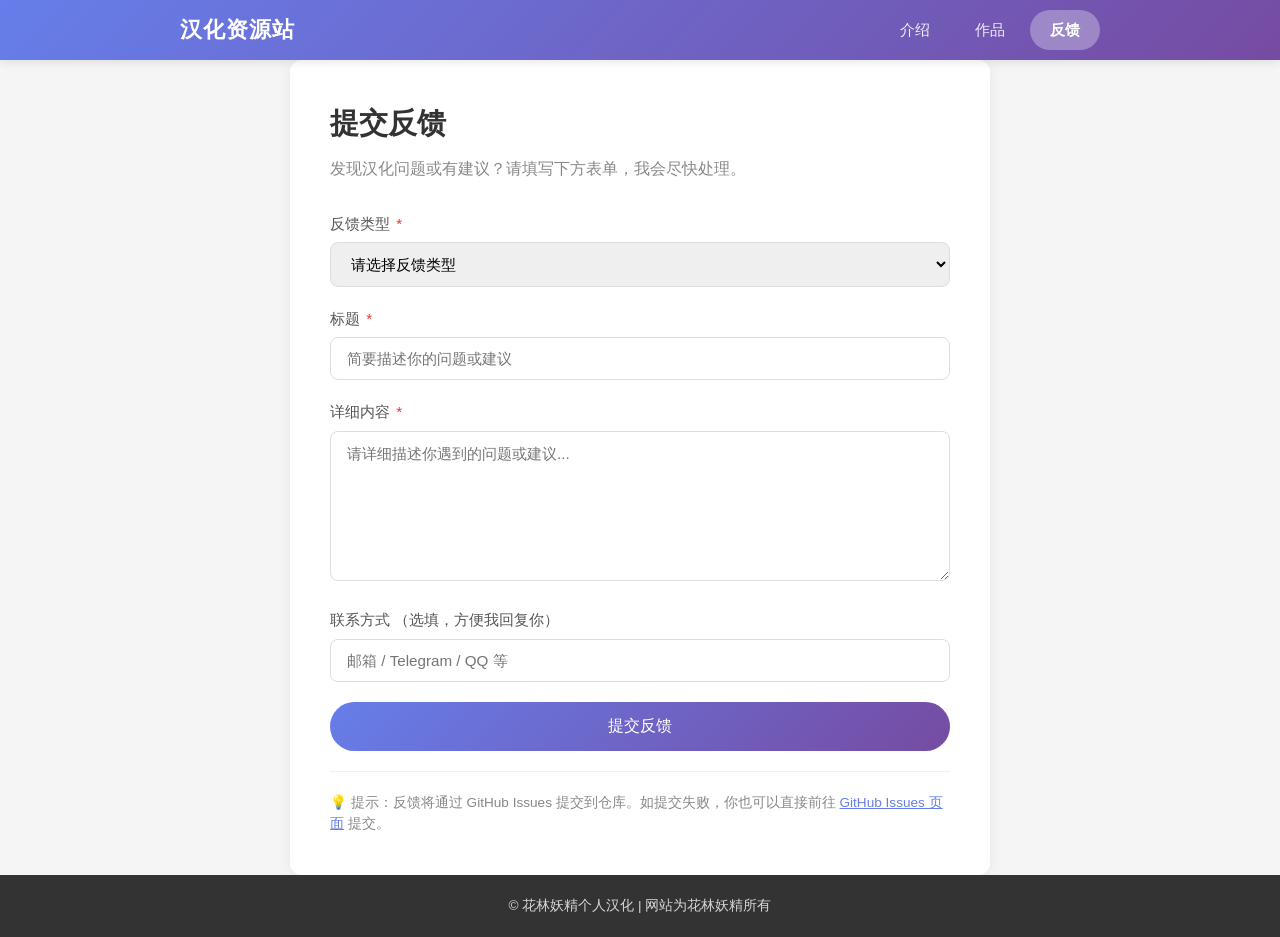
==== feedback.html @ e44ca3e8 "修正" ====
<!DOCTYPE html>
<html lang="zh-CN">
<head>
    <meta charset="UTF-8">
    <meta name="viewport" content="width=device-width, initial-scale=1.0">
    <title>个人汉化资源站 - 反馈（还没做完捏）</title>
    <link rel="stylesheet" href="css/style.css">
</head>
<body class="page-feedback">
    <!-- 顶部导航栏 -->
    <header class="navbar">
        <div class="container">
            <div class="nav-brand">
                <a href="/">汉化资源站</a>
            </div>
            <nav class="nav-links">
                <a href="/">介绍</a>
                <a href="/works.html">作品</a>
                <a href="/feedback.html" class="active">反馈</a>
            </nav>
            <button class="nav-toggle" onclick="toggleMenu()">☰</button>
        </div>
    </header>

    <!-- 主内容 -->
    <main class="container">
        <div class="feedback-section">
            <div class="feedback-card">
                <h1>提交反馈</h1>
                <p class="subtitle">发现汉化问题或有建议？请填写下方表单，我会尽快处理。</p>

                <form id="feedback-form">
                    <div class="form-group">
                        <label for="feedback-type">反馈类型 <span class="required">*</span></label>
                        <select id="feedback-type" required>
                            <option value="">请选择反馈类型</option>
                            <option value="bug">汉化错误 / BUG</option>
                            <option value="suggestion">功能建议</option>
                            <option value="request">作品请求</option>
                            <option value="link">下载链接失效</option>
                            <option value="other">其他</option>
                        </select>
                    </div>

                    <div class="form-group">
                        <label for="feedback-title">标题 <span class="required">*</span></label>
                        <input type="text" id="feedback-title" placeholder="简要描述你的问题或建议" required maxlength="100">
                    </div>

                    <div class="form-group">
                        <label for="feedback-content">详细内容 <span class="required">*</span></label>
                        <textarea id="feedback-content" placeholder="请详细描述你遇到的问题或建议..." required maxlength="5000"></textarea>
                    </div>

                    <div class="form-group">
                        <label for="feedback-contact">联系方式 <span class="hint">（选填，方便我回复你）</span></label>
                        <input type="text" id="feedback-contact" placeholder="邮箱 / Telegram / QQ 等" maxlength="200">
                    </div>

                    <button type="submit" class="submit-btn">提交反馈</button>
                    <div id="form-message" class="form-message"></div>
                </form>

                <div style="margin-top: 20px; padding-top: 20px; border-top: 1px solid #f0f0f0;">
                    <p style="color: #888; font-size: 0.85rem;">
                        💡 提示：反馈将通过 GitHub Issues 提交到仓库。如提交失败，你也可以直接前往 
                        <a href="#" target="_blank" style="color: #667eea;">GitHub Issues 页面</a> 提交。
                    </p>
                </div>
            </div>
        </div>
    </main>

    <!-- 页脚 -->
    <footer class="footer">
        <div class="container">
            <p>&copy; 花林妖精个人汉化 | 网站为花林妖精所有</p>
        </div>
    </footer>

    <script src="js/api.js"></script>
    <script>
        // 移动端菜单切换
        function toggleMenu() {
            document.querySelector('.nav-links').classList.toggle('show');
        }

        // 反馈表单处理
        const form = document.getElementById('feedback-form');
        if (form) {
            form.addEventListener('submit', async (e) => {
                e.preventDefault();
                const submitBtn = form.querySelector('.submit-btn');
                const messageDiv = document.getElementById('form-message');

                submitBtn.disabled = true;
                submitBtn.textContent = '提交中...';
                messageDiv.className = 'form-message';
                messageDiv.style.display = 'none';

                const formData = {
                    type: document.getElementById('feedback-type').value,
                    title: document.getElementById('feedback-title').value.trim(),
                    content: document.getElementById('feedback-content').value.trim(),
                    contact: document.getElementById('feedback-contact').value.trim(),
                    timestamp: new Date().toISOString()
                };

                try {
                    const result = await API.submitFeedback(formData);
                    if (result.success) {
                        messageDiv.className = 'form-message success';
                        messageDiv.textContent = '反馈已成功提交，感谢您的支持！';
                        messageDiv.style.display = 'block';
                        form.reset();
                    } else {
                        throw new Error(result.error || '提交失败');
                    }
                } catch (err) {
                    messageDiv.className = 'form-message error';
                    messageDiv.textContent = `提交失败：${err.message}。您也可以直接通过 GitHub Issues 提交反馈。`;
                    messageDiv.style.display = 'block';
                } finally {
                    submitBtn.disabled = false;
                    submitBtn.textContent = '提交反馈';
                }
            });
        }
    </script>
</body>
</html>
---- css/style.css ----
/* ==================== 全局重置与基础 ==================== */
* {
    margin: 0;
    padding: 0;
    box-sizing: border-box;
}

body {
    font-family: -apple-system, BlinkMacSystemFont, 'Segoe UI', 'PingFang SC', 'Hiragino Sans GB',
        'Microsoft YaHei', 'Helvetica Neue', Helvetica, Arial, sans-serif;
    line-height: 1.6;
    color: #333;
    background-color: #f5f5f5;
    min-height: 100vh;
    display: flex;
    flex-direction: column;
}

.container {
    max-width: 960px;
    margin: 0 auto;
    padding: 0 20px;
    width: 100%;
}

/* ==================== 导航栏 ==================== */
.navbar {
    background: linear-gradient(135deg, #667eea 0%, #764ba2 100%);
    color: white;
    padding: 0 20px;
    box-shadow: 0 2px 10px rgba(0, 0, 0, 0.1);
    position: sticky;
    top: 0;
    z-index: 1000;
}

.navbar .container {
    display: flex;
    align-items: center;
    justify-content: space-between;
    height: 60px;
}

.nav-brand a {
    color: white;
    text-decoration: none;
    font-size: 1.4rem;
    font-weight: bold;
    letter-spacing: 1px;
}

.nav-links {
    display: flex;
    gap: 5px;
}

.nav-links a {
    color: rgba(255, 255, 255, 0.9);
    text-decoration: none;
    padding: 8px 20px;
    border-radius: 20px;
    transition: all 0.3s ease;
    font-size: 0.95rem;
}

.nav-links a:hover {
    background-color: rgba(255, 255, 255, 0.15);
    color: white;
}

/* 当前页面高亮：根据 body 类名匹配对应导航项 */
.page-about .nav-links a[href="/"],
.page-works .nav-links a[href="/works.html"],
.page-feedback .nav-links a[href="/feedback.html"] {
    background-color: rgba(255, 255, 255, 0.3);
    color: white;
    font-weight: 600;
}

.nav-toggle {
    display: none;
    background: none;
    border: none;
    color: white;
    font-size: 1.5rem;
    cursor: pointer;
    padding: 5px;
}

/* ==================== 主内容区 ==================== */
#app {
    flex: 1;
    padding: 30px 20px;
    min-height: calc(100vh - 120px);
}

.loading {
    text-align: center;
    padding: 60px 0;
    color: #666;
    font-size: 1.1rem;
}

/* ==================== 页脚 ==================== */
.footer {
    background: #333;
    color: rgba(255, 255, 255, 0.8);
    text-align: center;
    padding: 20px 0;
    font-size: 0.85rem;
}

/* ==================== 介绍页 ==================== */
.about-section {
    max-width: 800px;
    margin: 0 auto;
}

.about-card {
    background: white;
    border-radius: 12px;
    padding: 40px;
    margin-bottom: 30px;
    box-shadow: 0 2px 15px rgba(0, 0, 0, 0.06);
}

.about-card h1 {
    font-size: 2rem;
    color: #667eea;
    margin-bottom: 20px;
}

.about-card h2 {
    font-size: 1.4rem;
    color: #764ba2;
    margin: 30px 0 15px;
    padding-bottom: 8px;
    border-bottom: 2px solid #f0f0f0;
}

.about-card p {
    color: #555;
    margin-bottom: 12px;
    line-height: 1.8;
}

.about-card ul {
    list-style: none;
    padding: 0;
}

.about-card ul li {
    padding: 8px 0;
    color: #555;
    line-height: 1.6;
}

.about-card ul li::before {
    content: "•";
    color: #667eea;
    font-weight: bold;
    margin-right: 10px;
}

.social-links {
    display: flex;
    flex-wrap: wrap;
    gap: 15px;
    margin-top: 20px;
}

.social-link {
    display: inline-flex;
    align-items: center;
    padding: 10px 20px;
    background: #f5f5f5;
    border-radius: 25px;
    color: #555;
    text-decoration: none;
    transition: all 0.3s ease;
    font-size: 0.95rem;
}

.social-link:hover {
    background: #667eea;
    color: white;
    transform: translateY(-2px);
    box-shadow: 0 4px 12px rgba(102, 126, 234, 0.3);
}

.notice-box {
    background: #fff8e1;
    border-left: 4px solid #ffc107;
    padding: 20px;
    border-radius: 0 8px 8px 0;
    margin: 20px 0;
}

.notice-box h3 {
    color: #f57f17;
    margin-bottom: 10px;
}

.notice-box p {
    color: #666;
    margin-bottom: 8px;
}

/* ==================== 作品页 ==================== */
.works-grid {
    display: grid;
    grid-template-columns: repeat(auto-fill, minmax(280px, 1fr));
    gap: 25px;
    padding: 10px 0;
}

.work-card {
    background: white;
    border-radius: 12px;
    overflow: hidden;
    box-shadow: 0 2px 15px rgba(0, 0, 0, 0.06);
    cursor: pointer;
    transition: all 0.3s ease;
}

.work-card:hover {
    transform: translateY(-5px);
    box-shadow: 0 8px 25px rgba(0, 0, 0, 0.1);
}

.work-card-image {
    width: 100%;
    height: 200px;
    object-fit: cover;
    display: block;
    background: #f0f0f0;
}

.work-card-content {
    padding: 20px;
}

.work-card-title {
    font-size: 1.2rem;
    font-weight: 600;
    color: #333;
    margin-bottom: 8px;
}

.work-card-desc {
    font-size: 0.9rem;
    color: #777;
    line-height: 1.5;
    display: -webkit-box;
    -webkit-line-clamp: 2;
    -webkit-box-orient: vertical;
    overflow: hidden;
}

.work-card-tags {
    display: flex;
    flex-wrap: wrap;
    gap: 6px;
    margin-top: 12px;
}

.work-card-tag {
    background: #f0f0f0;
    color: #666;
    padding: 3px 10px;
    border-radius: 12px;
    font-size: 0.8rem;
}

/* ==================== 作品详情页 ==================== */
.work-detail {
    background: white;
    border-radius: 12px;
    padding: 40px;
    box-shadow: 0 2px 15px rgba(0, 0, 0, 0.06);
    max-width: 800px;
    margin: 0 auto;
}

.work-detail-header {
    margin-bottom: 30px;
    padding-bottom: 20px;
    border-bottom: 1px solid #f0f0f0;
}

.work-detail-title {
    font-size: 2rem;
    color: #333;
    margin-bottom: 10px;
}

.work-detail-meta {
    color: #999;
    font-size: 0.9rem;
}

.back-btn {
    display: inline-block;
    margin-bottom: 20px;
    color: #667eea;
    cursor: pointer;
    text-decoration: none;
    font-size: 0.95rem;
}

.back-btn:hover {
    text-decoration: underline;
}

/* Markdown 内容样式 */
.work-detail-content {
    line-height: 1.8;
    color: #444;
}

.work-detail-content h1,
.work-detail-content h2,
.work-detail-content h3,
.work-detail-content h4 {
    color: #333;
    margin: 1.5em 0 0.8em;
    padding-bottom: 0.3em;
    border-bottom: 1px solid #f0f0f0;
}

.work-detail-content h1 { font-size: 1.8rem; }
.work-detail-content h2 { font-size: 1.5rem; }
.work-detail-content h3 { font-size: 1.25rem; }

.work-detail-content p {
    margin-bottom: 1em;
}

.work-detail-content img {
    max-width: 100%;
    height: auto;
    border-radius: 8px;
    margin: 15px 0;
    display: block;
}

.work-detail-content a {
    color: #667eea;
    text-decoration: none;
}

.work-detail-content a:hover {
    text-decoration: underline;
}

.work-detail-content blockquote {
    border-left: 4px solid #667eea;
    padding: 10px 20px;
    margin: 15px 0;
    background: #f8f9ff;
    border-radius: 0 8px 8px 0;
    color: #666;
}

.work-detail-content code {
    background: #f5f5f5;
    padding: 2px 6px;
    border-radius: 4px;
    font-size: 0.9em;
}

.work-detail-content pre {
    background: #f5f5f5;
    padding: 16px;
    border-radius: 8px;
    overflow-x: auto;
    margin: 15px 0;
}

.work-detail-content pre code {
    background: none;
    padding: 0;
}

.work-detail-content ul,
.work-detail-content ol {
    margin: 10px 0;
    padding-left: 25px;
}

.work-detail-content li {
    margin-bottom: 5px;
}

.work-detail-content table {
    width: 100%;
    border-collapse: collapse;
    margin: 15px 0;
}

.work-detail-content th,
.work-detail-content td {
    border: 1px solid #e0e0e0;
    padding: 10px;
    text-align: left;
}

.work-detail-content th {
    background: #f5f5f5;
    font-weight: 600;
}

/* ==================== 反馈页 ==================== */
.feedback-section {
    max-width: 700px;
    margin: 0 auto;
}

.feedback-card {
    background: white;
    border-radius: 12px;
    padding: 40px;
    box-shadow: 0 2px 15px rgba(0, 0, 0, 0.06);
}

.feedback-card h1 {
    font-size: 1.8rem;
    color: #333;
    margin-bottom: 10px;
}

.feedback-card .subtitle {
    color: #888;
    margin-bottom: 30px;
}

.form-group {
    margin-bottom: 20px;
}

.form-group label {
    display: block;
    margin-bottom: 6px;
    color: #555;
    font-weight: 500;
    font-size: 0.95rem;
}

.form-group label .required {
    color: #e53935;
    margin-left: 2px;
}

.form-group input,
.form-group textarea,
.form-group select {
    width: 100%;
    padding: 12px 16px;
    border: 1px solid #ddd;
    border-radius: 8px;
    font-size: 0.95rem;
    transition: border-color 0.3s;
    font-family: inherit;
}

.form-group input:focus,
.form-group textarea:focus,
.form-group select:focus {
    outline: none;
    border-color: #667eea;
    box-shadow: 0 0 0 3px rgba(102, 126, 234, 0.1);
}

.form-group textarea {
    min-height: 150px;
    resize: vertical;
}

.submit-btn {
    background: linear-gradient(135deg, #667eea 0%, #764ba2 100%);
    color: white;
    border: none;
    padding: 14px 30px;
    border-radius: 25px;
    font-size: 1rem;
    cursor: pointer;
    transition: all 0.3s;
    width: 100%;
    font-weight: 500;
}

.submit-btn:hover {
    transform: translateY(-2px);
    box-shadow: 0 6px 20px rgba(102, 126, 234, 0.3);
}

.submit-btn:disabled {
    opacity: 0.6;
    cursor: not-allowed;
    transform: none;
}

.form-message {
    padding: 12px 16px;
    border-radius: 8px;
    margin-top: 15px;
    display: none;
}

.form-message.success {
    display: block;
    background: #e8f5e9;
    color: #2e7d32;
    border: 1px solid #c8e6c9;
}

.form-message.error {
    display: block;
    background: #fce4ec;
    color: #c62828;
    border: 1px solid #f8bbd0;
}

/* ==================== 响应式 ==================== */
@media (max-width: 768px) {
    .nav-links {
        display: none;
        position: absolute;
        top: 60px;
        left: 0;
        right: 0;
        background: linear-gradient(135deg, #667eea 0%, #764ba2 100%);
        flex-direction: column;
        padding: 10px 0;
        box-shadow: 0 4px 10px rgba(0, 0, 0, 0.1);
    }

    .nav-links.show {
        display: flex;
    }

    .nav-links a {
        padding: 12px 30px;
        border-radius: 0;
    }

    .nav-toggle {
        display: block;
    }

    .about-card,
    .feedback-card,
    .work-detail {
        padding: 25px;
    }

    .works-grid {
        grid-template-columns: 1fr;
    }

    .about-card h1 {
        font-size: 1.6rem;
    }
}

@media (max-width: 480px) {
    .container {
        padding: 0 15px;
    }

    #app {
        padding: 20px 15px;
    }
}

/* 作品页标题区 */
.page-header {
    margin-bottom: 30px;
}

.page-header h1 {
    font-size: 1.8rem;
    color: #333;
}

.page-header p {
    color: #888;
    margin-top: 5px;
}

/* 空状态 */
.empty-state {
    text-align: center;
    padding: 60px 20px;
    color: #999;
}

.empty-state p {
    font-size: 1.1rem;
}
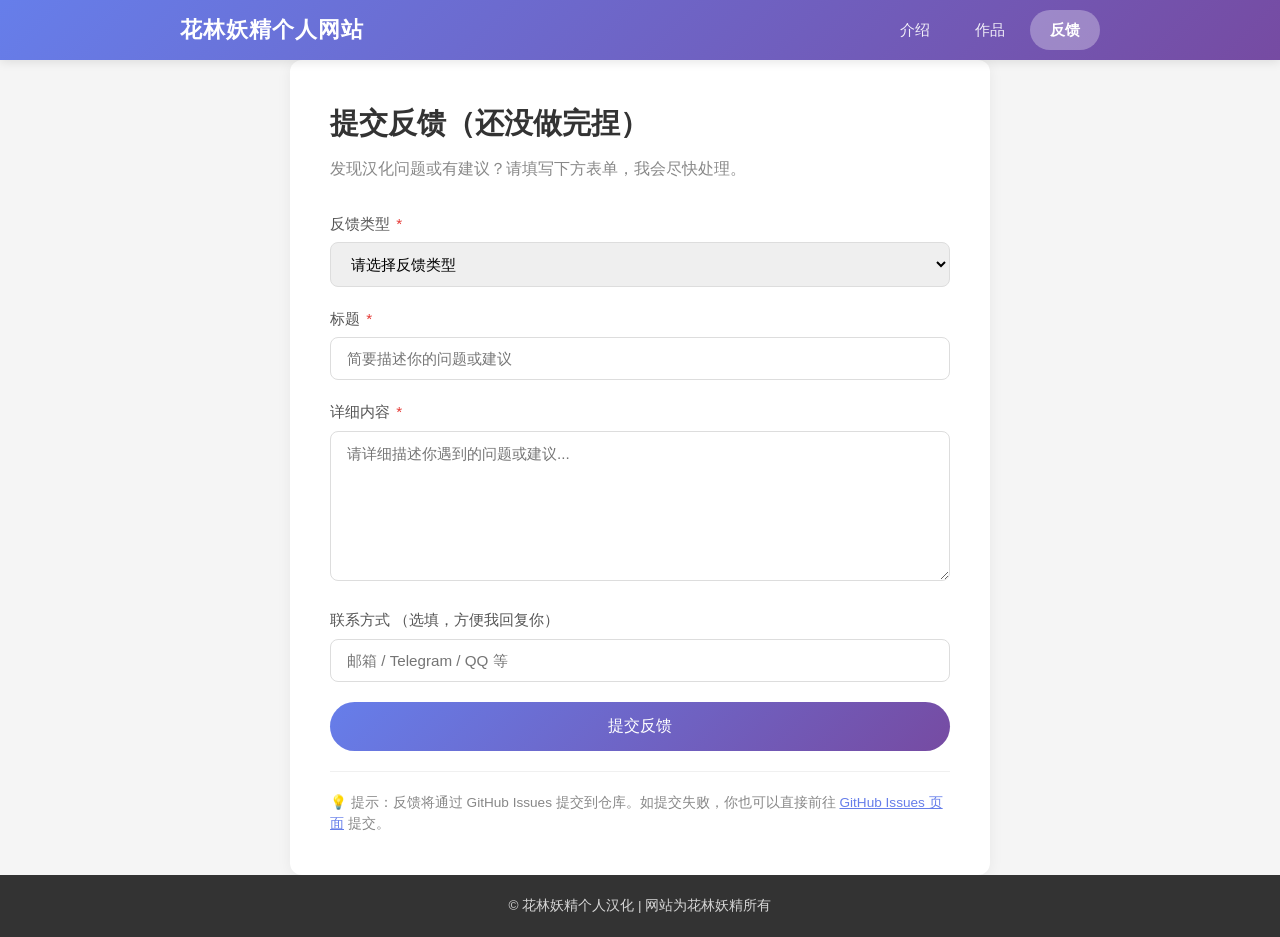
==== commit 46c9c61c: "修正" ====
--- a/feedback.html
+++ b/feedback.html
@@ -3,7 +3,7 @@
 <head>
     <meta charset="UTF-8">
     <meta name="viewport" content="width=device-width, initial-scale=1.0">
-    <title>个人汉化资源站 - 反馈（还没做完捏）</title>
+    <title>个人汉化资源站 - 反馈</title>
     <link rel="stylesheet" href="css/style.css">
 </head>
 <body class="page-feedback">
@@ -11,7 +11,7 @@
     <header class="navbar">
         <div class="container">
             <div class="nav-brand">
-                <a href="/">汉化资源站</a>
+                <a href="/">花林妖精个人网站</a>
             </div>
             <nav class="nav-links">
                 <a href="/">介绍</a>
@@ -26,7 +26,7 @@
     <main class="container">
         <div class="feedback-section">
             <div class="feedback-card">
-                <h1>提交反馈</h1>
+                <h1>提交反馈（还没做完捏）</h1>
                 <p class="subtitle">发现汉化问题或有建议？请填写下方表单，我会尽快处理。</p>
 
                 <form id="feedback-form">
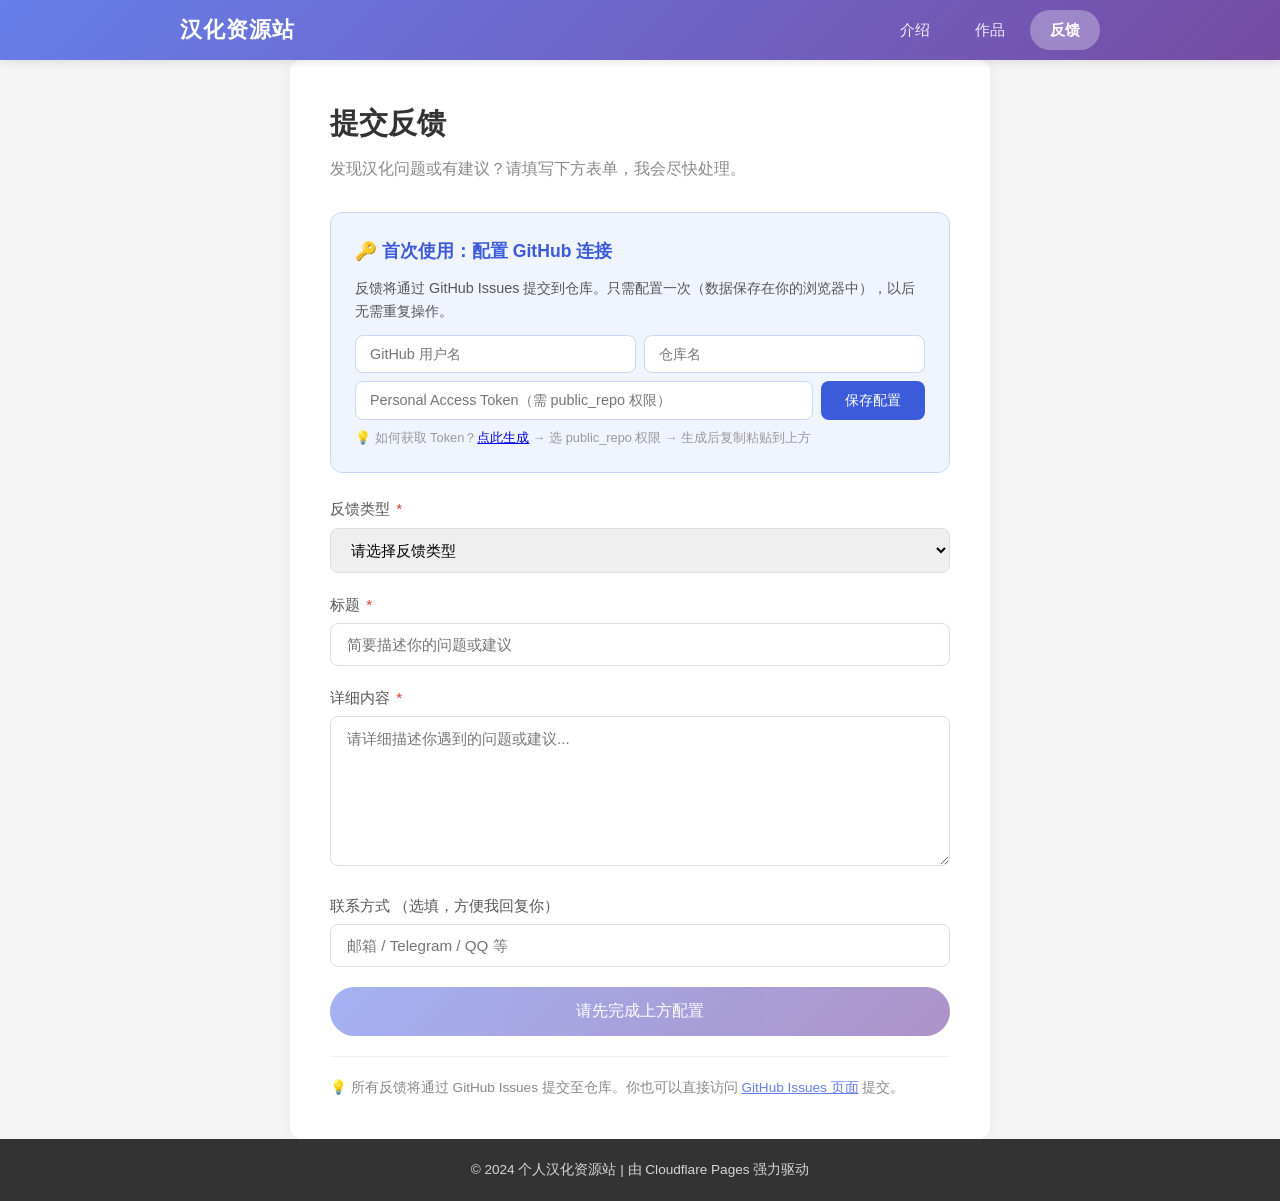
==== commit 51409d8a: "重构反馈页" ====
--- a/feedback.html
+++ b/feedback.html
@@ -5,13 +5,117 @@
     <meta name="viewport" content="width=device-width, initial-scale=1.0">
     <title>个人汉化资源站 - 反馈</title>
     <link rel="stylesheet" href="css/style.css">
+    <style>
+        /* 配置面板样式 */
+        .config-panel {
+            background: #f0f4ff;
+            border: 1px solid #c8d6f7;
+            border-radius: 12px;
+            padding: 24px;
+            margin-bottom: 24px;
+        }
+        .config-panel h3 {
+            color: #3b5bdb;
+            margin-bottom: 12px;
+            font-size: 1.1rem;
+        }
+        .config-panel p {
+            color: #555;
+            font-size: 0.9rem;
+            margin-bottom: 12px;
+            line-height: 1.6;
+        }
+        .config-panel .config-row {
+            display: flex;
+            gap: 8px;
+            margin-bottom: 8px;
+        }
+        .config-panel .config-row input {
+            flex: 1;
+            padding: 10px 14px;
+            border: 1px solid #c8d6f7;
+            border-radius: 8px;
+            font-size: 0.9rem;
+            outline: none;
+        }
+        .config-panel .config-row input:focus {
+            border-color: #667eea;
+            box-shadow: 0 0 0 3px rgba(102, 126, 234, 0.1);
+        }
+        .config-btn {
+            padding: 10px 24px;
+            background: #3b5bdb;
+            color: white;
+            border: none;
+            border-radius: 8px;
+            font-size: 0.9rem;
+            cursor: pointer;
+            transition: all 0.3s;
+            white-space: nowrap;
+        }
+        .config-btn:hover {
+            background: #2b4bcc;
+        }
+        .config-btn:disabled {
+            opacity: 0.5;
+            cursor: not-allowed;
+        }
+        .config-status {
+            font-size: 0.85rem;
+            margin-top: 8px;
+            padding: 8px 12px;
+            border-radius: 6px;
+        }
+        .config-status.success {
+            background: #d3f0df;
+            color: #1a7d3a;
+        }
+        .config-status.error {
+            background: #fde8e8;
+            color: #c0392b;
+        }
+        .config-status.hidden {
+            display: none;
+        }
+        .config-badge {
+            display: inline-block;
+            padding: 2px 10px;
+            border-radius: 12px;
+            font-size: 0.75rem;
+            font-weight: 600;
+            margin-left: 6px;
+        }
+        .config-badge.ready {
+            background: #27ae60;
+            color: white;
+        }
+        .config-badge.pending {
+            background: #f39c12;
+            color: white;
+        }
+        .issues-link {
+            display: inline-block;
+            margin-top: 12px;
+            color: #667eea;
+            text-decoration: none;
+            font-size: 0.9rem;
+        }
+        .issues-link:hover {
+            text-decoration: underline;
+        }
+        .hint-small {
+            color: #999;
+            font-size: 0.8rem;
+            margin-top: 4px;
+        }
+    </style>
 </head>
 <body class="page-feedback">
     <!-- 顶部导航栏 -->
     <header class="navbar">
         <div class="container">
             <div class="nav-brand">
-                <a href="/">花林妖精个人网站</a>
+                <a href="/">汉化资源站</a>
             </div>
             <nav class="nav-links">
                 <a href="/">介绍</a>
@@ -26,8 +130,27 @@
     <main class="container">
         <div class="feedback-section">
             <div class="feedback-card">
-                <h1>提交反馈（还没做完捏）</h1>
+                <h1>提交反馈</h1>
                 <p class="subtitle">发现汉化问题或有建议？请填写下方表单，我会尽快处理。</p>
+
+                <!-- 配置引导面板 -->
+                <div id="config-panel" class="config-panel">
+                    <h3>🔑 首次使用：配置 GitHub 连接</h3>
+                    <p>反馈将通过 GitHub Issues 提交到仓库。只需配置一次（数据保存在你的浏览器中），以后无需重复操作。</p>
+                    
+                    <div class="config-row">
+                        <input type="text" id="cfg-owner" placeholder="GitHub 用户名" value="">
+                        <input type="text" id="cfg-repo" placeholder="仓库名" value="">
+                    </div>
+                    <div class="config-row">
+                        <input type="password" id="cfg-token" placeholder="Personal Access Token（需 public_repo 权限）">
+                        <button class="config-btn" id="cfg-save-btn">保存配置</button>
+                    </div>
+                    <div class="hint-small">
+                        💡 如何获取 Token？<a href="https://github.com/settings/tokens" target="_blank">点此生成</a> → 选 public_repo 权限 → 生成后复制粘贴到上方
+                    </div>
+                    <div id="config-status" class="config-status hidden"></div>
+                </div>
 
                 <form id="feedback-form">
                     <div class="form-group">
@@ -63,8 +186,8 @@
 
                 <div style="margin-top: 20px; padding-top: 20px; border-top: 1px solid #f0f0f0;">
                     <p style="color: #888; font-size: 0.85rem;">
-                        💡 提示：反馈将通过 GitHub Issues 提交到仓库。如提交失败，你也可以直接前往 
-                        <a href="#" target="_blank" style="color: #667eea;">GitHub Issues 页面</a> 提交。
+                        💡 所有反馈将通过 GitHub Issues 提交至仓库。你也可以直接访问 
+                        <a id="issues-link" href="#" target="_blank" style="color: #667eea;">GitHub Issues 页面</a> 提交。
                     </p>
                 </div>
             </div>
@@ -74,7 +197,7 @@
     <!-- 页脚 -->
     <footer class="footer">
         <div class="container">
-            <p>&copy; 花林妖精个人汉化 | 网站为花林妖精所有</p>
+            <p>&copy; 2024 个人汉化资源站 | 由 Cloudflare Pages 强力驱动</p>
         </div>
     </footer>
 
@@ -85,7 +208,87 @@
             document.querySelector('.nav-links').classList.toggle('show');
         }
 
-        // 反馈表单处理
+        // ====== 配置管理 ======
+        const configPanel = document.getElementById('config-panel');
+        const cfgOwner = document.getElementById('cfg-owner');
+        const cfgRepo = document.getElementById('cfg-repo');
+        const cfgToken = document.getElementById('cfg-token');
+        const cfgSaveBtn = document.getElementById('cfg-save-btn');
+        const cfgStatus = document.getElementById('config-status');
+        const issuesLink = document.getElementById('issues-link');
+
+        // 如果 js/api.js 中配了默认 owner/repo，自动填入
+        if (cfgOwner) {
+            // 从 API 实例读取已保存的值
+            const saved = localStorage.getItem('github_config');
+            if (saved) {
+                try {
+                    const c = JSON.parse(saved);
+                    if (c.owner) cfgOwner.value = c.owner;
+                    if (c.repo) cfgRepo.value = c.repo;
+                } catch (e) {}
+            }
+        }
+
+        // 更新 Issues 链接
+        function updateIssuesLink() {
+            const url = API.getIssuesUrl();
+            if (url) {
+                issuesLink.href = url;
+                issuesLink.textContent = 'GitHub Issues 页面';
+            } else {
+                issuesLink.href = '#';
+                issuesLink.textContent = 'GitHub Issues（需先配置）';
+            }
+        }
+
+        // 保存配置
+        cfgSaveBtn.addEventListener('click', () => {
+            const owner = cfgOwner.value.trim();
+            const repo = cfgRepo.value.trim();
+            const token = cfgToken.value.trim();
+
+            if (!owner || !repo || !token) {
+                showConfigStatus('请填写完整的用户名、仓库名和 Token', 'error');
+                return;
+            }
+
+            API.saveConfig(owner, repo, token);
+            showConfigStatus('✅ 配置已保存！现在可以正常提交反馈了。', 'success');
+            cfgToken.value = '';
+            updateIssuesLink();
+            updateFeedbackFormState();
+        });
+
+        function showConfigStatus(msg, type) {
+            cfgStatus.textContent = msg;
+            cfgStatus.className = 'config-status ' + type;
+            cfgStatus.classList.remove('hidden');
+            setTimeout(() => {
+                cfgStatus.classList.add('hidden');
+            }, 5000);
+        }
+
+        // 根据配置状态启用/禁用表单
+        function updateFeedbackFormState() {
+            const configured = API.isConfigured();
+            const submitBtn = document.querySelector('.submit-btn');
+            if (configured) {
+                configPanel.style.display = 'none';
+                submitBtn.disabled = false;
+                submitBtn.textContent = '提交反馈';
+            } else {
+                configPanel.style.display = 'block';
+                submitBtn.disabled = true;
+                submitBtn.textContent = '请先完成上方配置';
+            }
+            updateIssuesLink();
+        }
+
+        // 初始化
+        updateFeedbackFormState();
+
+        // ====== 反馈表单提交 ======
         const form = document.getElementById('feedback-form');
         if (form) {
             form.addEventListener('submit', async (e) => {
@@ -110,19 +313,25 @@
                     const result = await API.submitFeedback(formData);
                     if (result.success) {
                         messageDiv.className = 'form-message success';
-                        messageDiv.textContent = '反馈已成功提交，感谢您的支持！';
+                        messageDiv.textContent = '✅ 反馈已成功提交到 GitHub Issues，感谢您的支持！';
                         messageDiv.style.display = 'block';
                         form.reset();
+                    } else if (result.needConfig) {
+                        // 提示需要配置
+                        messageDiv.className = 'form-message error';
+                        messageDiv.textContent = '请先在上方配置 GitHub 连接信息。';
+                        messageDiv.style.display = 'block';
+                        configPanel.style.display = 'block';
                     } else {
                         throw new Error(result.error || '提交失败');
                     }
                 } catch (err) {
                     messageDiv.className = 'form-message error';
-                    messageDiv.textContent = `提交失败：${err.message}。您也可以直接通过 GitHub Issues 提交反馈。`;
+                    messageDiv.textContent = `提交失败：${err.message}。你也可以直接到 GitHub Issues 页面手动提交。`;
                     messageDiv.style.display = 'block';
                 } finally {
-                    submitBtn.disabled = false;
-                    submitBtn.textContent = '提交反馈';
+                    submitBtn.disabled = !API.isConfigured();
+                    submitBtn.textContent = API.isConfigured() ? '提交反馈' : '请先完成上方配置';
                 }
             });
         }
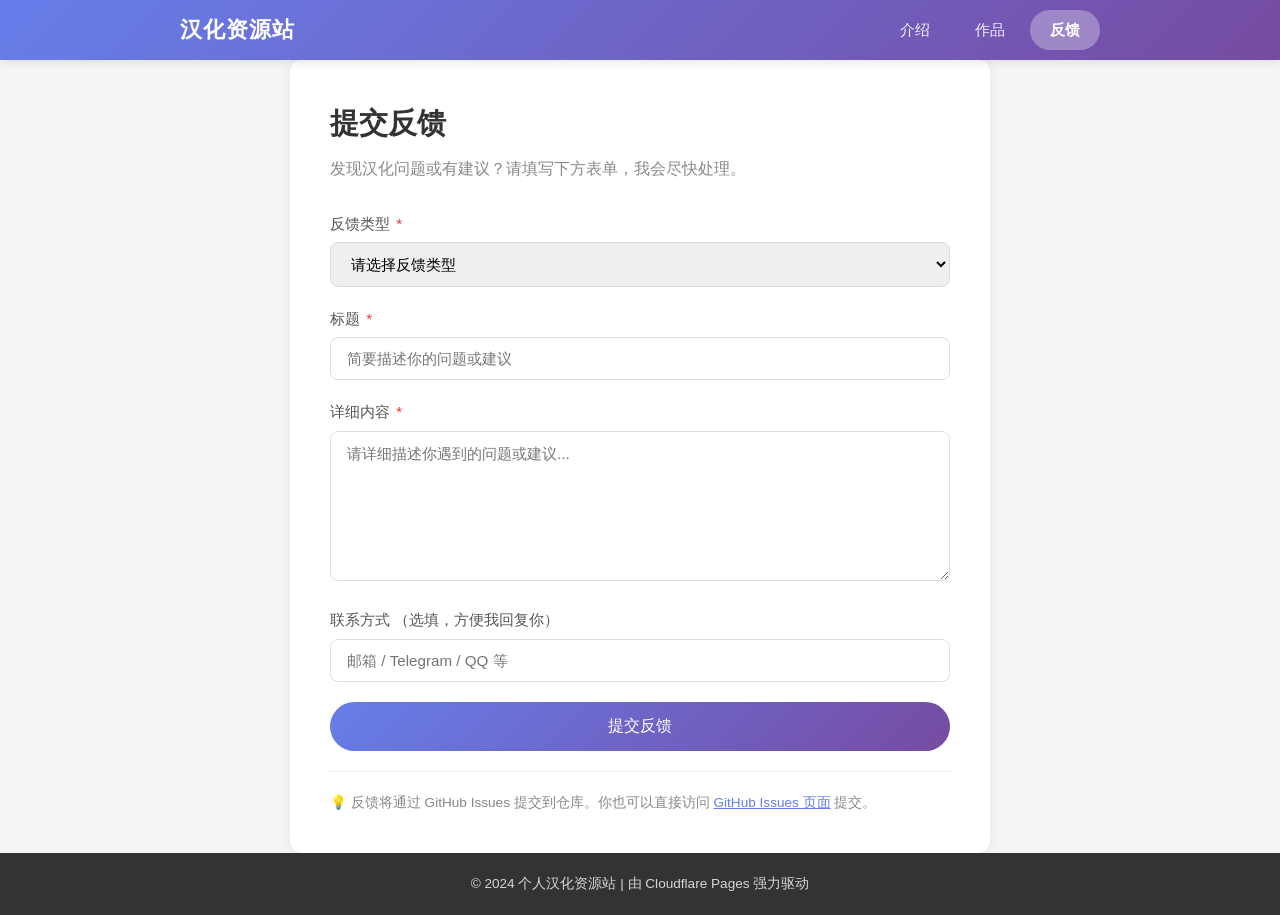
==== commit 1c677215: "初始化" ====
--- a/feedback.html
+++ b/feedback.html
@@ -5,110 +5,6 @@
     <meta name="viewport" content="width=device-width, initial-scale=1.0">
     <title>个人汉化资源站 - 反馈</title>
     <link rel="stylesheet" href="css/style.css">
-    <style>
-        /* 配置面板样式 */
-        .config-panel {
-            background: #f0f4ff;
-            border: 1px solid #c8d6f7;
-            border-radius: 12px;
-            padding: 24px;
-            margin-bottom: 24px;
-        }
-        .config-panel h3 {
-            color: #3b5bdb;
-            margin-bottom: 12px;
-            font-size: 1.1rem;
-        }
-        .config-panel p {
-            color: #555;
-            font-size: 0.9rem;
-            margin-bottom: 12px;
-            line-height: 1.6;
-        }
-        .config-panel .config-row {
-            display: flex;
-            gap: 8px;
-            margin-bottom: 8px;
-        }
-        .config-panel .config-row input {
-            flex: 1;
-            padding: 10px 14px;
-            border: 1px solid #c8d6f7;
-            border-radius: 8px;
-            font-size: 0.9rem;
-            outline: none;
-        }
-        .config-panel .config-row input:focus {
-            border-color: #667eea;
-            box-shadow: 0 0 0 3px rgba(102, 126, 234, 0.1);
-        }
-        .config-btn {
-            padding: 10px 24px;
-            background: #3b5bdb;
-            color: white;
-            border: none;
-            border-radius: 8px;
-            font-size: 0.9rem;
-            cursor: pointer;
-            transition: all 0.3s;
-            white-space: nowrap;
-        }
-        .config-btn:hover {
-            background: #2b4bcc;
-        }
-        .config-btn:disabled {
-            opacity: 0.5;
-            cursor: not-allowed;
-        }
-        .config-status {
-            font-size: 0.85rem;
-            margin-top: 8px;
-            padding: 8px 12px;
-            border-radius: 6px;
-        }
-        .config-status.success {
-            background: #d3f0df;
-            color: #1a7d3a;
-        }
-        .config-status.error {
-            background: #fde8e8;
-            color: #c0392b;
-        }
-        .config-status.hidden {
-            display: none;
-        }
-        .config-badge {
-            display: inline-block;
-            padding: 2px 10px;
-            border-radius: 12px;
-            font-size: 0.75rem;
-            font-weight: 600;
-            margin-left: 6px;
-        }
-        .config-badge.ready {
-            background: #27ae60;
-            color: white;
-        }
-        .config-badge.pending {
-            background: #f39c12;
-            color: white;
-        }
-        .issues-link {
-            display: inline-block;
-            margin-top: 12px;
-            color: #667eea;
-            text-decoration: none;
-            font-size: 0.9rem;
-        }
-        .issues-link:hover {
-            text-decoration: underline;
-        }
-        .hint-small {
-            color: #999;
-            font-size: 0.8rem;
-            margin-top: 4px;
-        }
-    </style>
 </head>
 <body class="page-feedback">
     <!-- 顶部导航栏 -->
@@ -132,25 +28,6 @@
             <div class="feedback-card">
                 <h1>提交反馈</h1>
                 <p class="subtitle">发现汉化问题或有建议？请填写下方表单，我会尽快处理。</p>
-
-                <!-- 配置引导面板 -->
-                <div id="config-panel" class="config-panel">
-                    <h3>🔑 首次使用：配置 GitHub 连接</h3>
-                    <p>反馈将通过 GitHub Issues 提交到仓库。只需配置一次（数据保存在你的浏览器中），以后无需重复操作。</p>
-                    
-                    <div class="config-row">
-                        <input type="text" id="cfg-owner" placeholder="GitHub 用户名" value="">
-                        <input type="text" id="cfg-repo" placeholder="仓库名" value="">
-                    </div>
-                    <div class="config-row">
-                        <input type="password" id="cfg-token" placeholder="Personal Access Token（需 public_repo 权限）">
-                        <button class="config-btn" id="cfg-save-btn">保存配置</button>
-                    </div>
-                    <div class="hint-small">
-                        💡 如何获取 Token？<a href="https://github.com/settings/tokens" target="_blank">点此生成</a> → 选 public_repo 权限 → 生成后复制粘贴到上方
-                    </div>
-                    <div id="config-status" class="config-status hidden"></div>
-                </div>
 
                 <form id="feedback-form">
                     <div class="form-group">
@@ -186,7 +63,7 @@
 
                 <div style="margin-top: 20px; padding-top: 20px; border-top: 1px solid #f0f0f0;">
                     <p style="color: #888; font-size: 0.85rem;">
-                        💡 所有反馈将通过 GitHub Issues 提交至仓库。你也可以直接访问 
+                        💡 反馈将通过 GitHub Issues 提交到仓库。你也可以直接访问 
                         <a id="issues-link" href="#" target="_blank" style="color: #667eea;">GitHub Issues 页面</a> 提交。
                     </p>
                 </div>
@@ -203,92 +80,18 @@
 
     <script src="js/api.js"></script>
     <script>
-        // 移动端菜单切换
         function toggleMenu() {
             document.querySelector('.nav-links').classList.toggle('show');
         }
 
-        // ====== 配置管理 ======
-        const configPanel = document.getElementById('config-panel');
-        const cfgOwner = document.getElementById('cfg-owner');
-        const cfgRepo = document.getElementById('cfg-repo');
-        const cfgToken = document.getElementById('cfg-token');
-        const cfgSaveBtn = document.getElementById('cfg-save-btn');
-        const cfgStatus = document.getElementById('config-status');
+        // 更新 Issues 链接
         const issuesLink = document.getElementById('issues-link');
-
-        // 如果 js/api.js 中配了默认 owner/repo，自动填入
-        if (cfgOwner) {
-            // 从 API 实例读取已保存的值
-            const saved = localStorage.getItem('github_config');
-            if (saved) {
-                try {
-                    const c = JSON.parse(saved);
-                    if (c.owner) cfgOwner.value = c.owner;
-                    if (c.repo) cfgRepo.value = c.repo;
-                } catch (e) {}
-            }
+        const issuesUrl = API.getIssuesUrl();
+        if (issuesUrl) {
+            issuesLink.href = issuesUrl;
         }
 
-        // 更新 Issues 链接
-        function updateIssuesLink() {
-            const url = API.getIssuesUrl();
-            if (url) {
-                issuesLink.href = url;
-                issuesLink.textContent = 'GitHub Issues 页面';
-            } else {
-                issuesLink.href = '#';
-                issuesLink.textContent = 'GitHub Issues（需先配置）';
-            }
-        }
-
-        // 保存配置
-        cfgSaveBtn.addEventListener('click', () => {
-            const owner = cfgOwner.value.trim();
-            const repo = cfgRepo.value.trim();
-            const token = cfgToken.value.trim();
-
-            if (!owner || !repo || !token) {
-                showConfigStatus('请填写完整的用户名、仓库名和 Token', 'error');
-                return;
-            }
-
-            API.saveConfig(owner, repo, token);
-            showConfigStatus('✅ 配置已保存！现在可以正常提交反馈了。', 'success');
-            cfgToken.value = '';
-            updateIssuesLink();
-            updateFeedbackFormState();
-        });
-
-        function showConfigStatus(msg, type) {
-            cfgStatus.textContent = msg;
-            cfgStatus.className = 'config-status ' + type;
-            cfgStatus.classList.remove('hidden');
-            setTimeout(() => {
-                cfgStatus.classList.add('hidden');
-            }, 5000);
-        }
-
-        // 根据配置状态启用/禁用表单
-        function updateFeedbackFormState() {
-            const configured = API.isConfigured();
-            const submitBtn = document.querySelector('.submit-btn');
-            if (configured) {
-                configPanel.style.display = 'none';
-                submitBtn.disabled = false;
-                submitBtn.textContent = '提交反馈';
-            } else {
-                configPanel.style.display = 'block';
-                submitBtn.disabled = true;
-                submitBtn.textContent = '请先完成上方配置';
-            }
-            updateIssuesLink();
-        }
-
-        // 初始化
-        updateFeedbackFormState();
-
-        // ====== 反馈表单提交 ======
+        // 反馈表单处理
         const form = document.getElementById('feedback-form');
         if (form) {
             form.addEventListener('submit', async (e) => {
@@ -316,12 +119,6 @@
                         messageDiv.textContent = '✅ 反馈已成功提交到 GitHub Issues，感谢您的支持！';
                         messageDiv.style.display = 'block';
                         form.reset();
-                    } else if (result.needConfig) {
-                        // 提示需要配置
-                        messageDiv.className = 'form-message error';
-                        messageDiv.textContent = '请先在上方配置 GitHub 连接信息。';
-                        messageDiv.style.display = 'block';
-                        configPanel.style.display = 'block';
                     } else {
                         throw new Error(result.error || '提交失败');
                     }
@@ -330,8 +127,8 @@
                     messageDiv.textContent = `提交失败：${err.message}。你也可以直接到 GitHub Issues 页面手动提交。`;
                     messageDiv.style.display = 'block';
                 } finally {
-                    submitBtn.disabled = !API.isConfigured();
-                    submitBtn.textContent = API.isConfigured() ? '提交反馈' : '请先完成上方配置';
+                    submitBtn.disabled = false;
+                    submitBtn.textContent = '提交反馈';
                 }
             });
         }
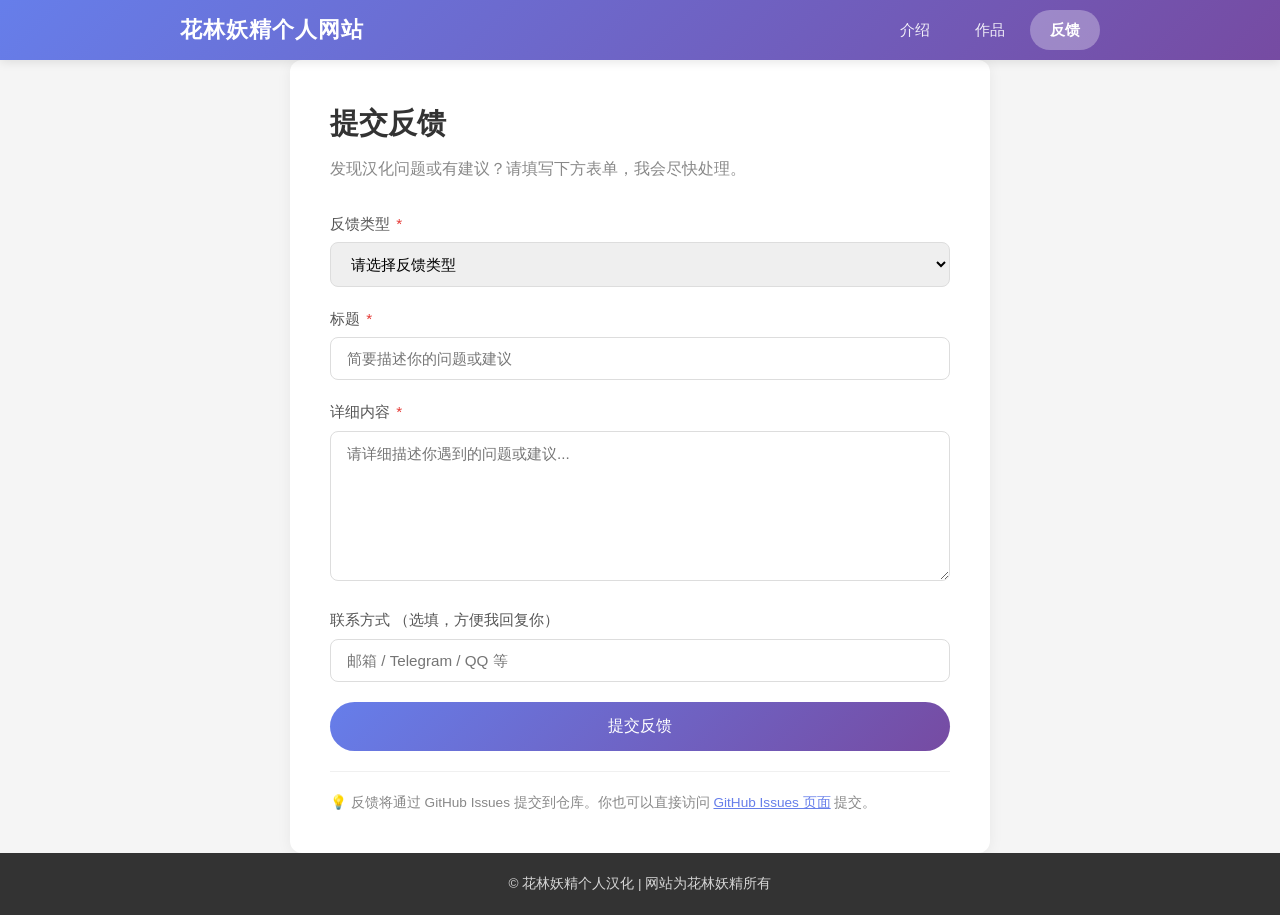
==== commit b90141ef: "重构反馈页" ====
--- a/feedback.html
+++ b/feedback.html
@@ -3,7 +3,7 @@
 <head>
     <meta charset="UTF-8">
     <meta name="viewport" content="width=device-width, initial-scale=1.0">
-    <title>个人汉化资源站 - 反馈</title>
+    <title>妖精之里 - 反馈</title>
     <link rel="stylesheet" href="css/style.css">
 </head>
 <body class="page-feedback">
@@ -11,7 +11,7 @@
     <header class="navbar">
         <div class="container">
             <div class="nav-brand">
-                <a href="/">汉化资源站</a>
+                <a href="/">花林妖精个人网站</a>
             </div>
             <nav class="nav-links">
                 <a href="/">介绍</a>
@@ -74,7 +74,7 @@
     <!-- 页脚 -->
     <footer class="footer">
         <div class="container">
-            <p>&copy; 2024 个人汉化资源站 | 由 Cloudflare Pages 强力驱动</p>
+            <p>&copy; 花林妖精个人汉化 | 网站为花林妖精所有</p>
         </div>
     </footer>
 
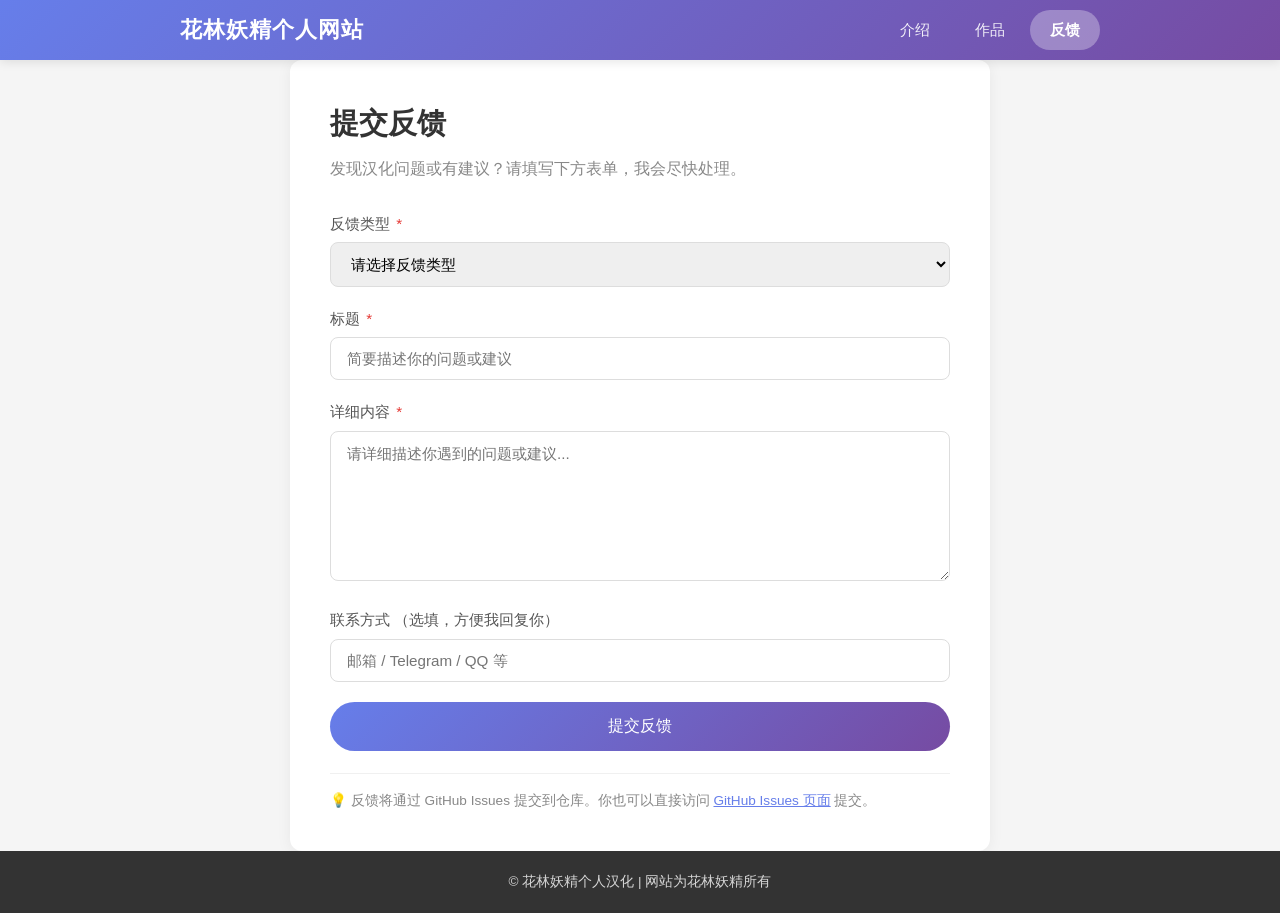
==== commit 8edb53a1: "优化反馈中转" ====
--- a/feedback.html
+++ b/feedback.html
@@ -61,7 +61,21 @@
                     <div id="form-message" class="form-message"></div>
                 </form>
 
-                <div style="margin-top: 20px; padding-top: 20px; border-top: 1px solid #f0f0f0;">
+                <!-- 降级备用提交（Worker 失败时显示） -->
+                <div id="fallback-section" style="display: none; margin-top: 25px; padding-top: 20px; border-top: 2px solid #ff9800;">
+                    <h3 style="margin: 0 0 10px; font-size: 1.1rem;">🔄 备用提交方式</h3>
+                    <p style="color: #666; font-size: 0.9rem; margin-bottom: 12px;">
+                        由于网络原因，无法直接连接提交服务器。请复制下方内容，手动提交：
+                    </p>
+
+                    <div style="margin-bottom: 10px;">
+                        <textarea id="fallback-text" readonly rows="5" style="width: 100%; padding: 10px; border: 1px solid #ddd; border-radius: 8px; font-size: 0.85rem; resize: vertical; box-sizing: border-box; background: #f9f9f9;"></textarea>
+                        <button type="button" onclick="copyFallbackText()" style="margin-top: 8px; padding: 6px 18px; background: #667eea; color: white; border: none; border-radius: 6px; cursor: pointer; font-size: 0.85rem;">📋 复制内容到剪贴板</button>
+                        <span id="copy-tip" style="margin-left: 10px; color: #4caf50; font-size: 0.8rem; display: none;">✓ 已复制！</span>
+                    </div>
+                </div>
+
+                <div style="margin-top: 22px; padding-top: 16px; border-top: 1px solid #f0f0f0;">
                     <p style="color: #888; font-size: 0.85rem;">
                         💡 反馈将通过 GitHub Issues 提交到仓库。你也可以直接访问 
                         <a id="issues-link" href="#" target="_blank" style="color: #667eea;">GitHub Issues 页面</a> 提交。
@@ -84,25 +98,42 @@
             document.querySelector('.nav-links').classList.toggle('show');
         }
 
-        // 更新 Issues 链接
-        const issuesLink = document.getElementById('issues-link');
-        const issuesUrl = API.getIssuesUrl();
-        if (issuesUrl) {
-            issuesLink.href = issuesUrl;
+        function copyFallbackText() {
+            const textarea = document.getElementById('fallback-text');
+            textarea.select();
+            textarea.setSelectionRange(0, 99999);
+            navigator.clipboard.writeText(textarea.value).then(() => {
+                const tip = document.getElementById('copy-tip');
+                tip.style.display = 'inline';
+                setTimeout(() => { tip.style.display = 'none'; }, 2000);
+            }).catch(() => {
+                document.execCommand('copy');
+                const tip = document.getElementById('copy-tip');
+                tip.style.display = 'inline';
+                setTimeout(() => { tip.style.display = 'none'; }, 2000);
+            });
         }
 
-        // 反馈表单处理
+        // 页面加载：更新 Issues 链接
+        document.addEventListener('DOMContentLoaded', function() {
+            const issuesLink = document.getElementById('issues-link');
+            issuesLink.href = API.getIssuesUrl();
+        });
+
+        // 反馈表单提交
         const form = document.getElementById('feedback-form');
         if (form) {
             form.addEventListener('submit', async (e) => {
                 e.preventDefault();
                 const submitBtn = form.querySelector('.submit-btn');
                 const messageDiv = document.getElementById('form-message');
+                const fallbackSection = document.getElementById('fallback-section');
 
                 submitBtn.disabled = true;
                 submitBtn.textContent = '提交中...';
                 messageDiv.className = 'form-message';
                 messageDiv.style.display = 'none';
+                fallbackSection.style.display = 'none';
 
                 const formData = {
                     type: document.getElementById('feedback-type').value,
@@ -114,17 +145,28 @@
 
                 try {
                     const result = await API.submitFeedback(formData);
+
                     if (result.success) {
                         messageDiv.className = 'form-message success';
                         messageDiv.textContent = '✅ 反馈已成功提交到 GitHub Issues，感谢您的支持！';
+                        if (result.html_url) {
+                            messageDiv.innerHTML += '<br><a href="' + result.html_url + '" target="_blank" style="color:#fff;text-decoration:underline;">查看你的 Issue</a>';
+                        }
                         messageDiv.style.display = 'block';
                         form.reset();
+                    } else if (result.fallback) {
+                        messageDiv.className = 'form-message warning';
+                        messageDiv.textContent = result.error || '无法直接提交，请使用下方备用方式手动提交。';
+                        messageDiv.style.display = 'block';
+
+                        document.getElementById('fallback-text').value = result.copyText;
+                        fallbackSection.style.display = 'block';
                     } else {
                         throw new Error(result.error || '提交失败');
                     }
                 } catch (err) {
                     messageDiv.className = 'form-message error';
-                    messageDiv.textContent = `提交失败：${err.message}。你也可以直接到 GitHub Issues 页面手动提交。`;
+                    messageDiv.textContent = '❌ 提交失败：' + err.message;
                     messageDiv.style.display = 'block';
                 } finally {
                     submitBtn.disabled = false;
--- a/css/style.css
+++ b/css/style.css
@@ -515,9 +515,17 @@
 }
 
 .form-message.error {
-    display: block;
-    background: #fce4ec;
-    color: #c62828;
+display: block;
+background: #fce4ec;
+color: #c62828;
+}
+
+.form-message.warning {
+display: block;
+background: #fff3e0;
+color: #e65100;
+border: 1px solid #ffe0b2;
+}
     border: 1px solid #f8bbd0;
 }
 
